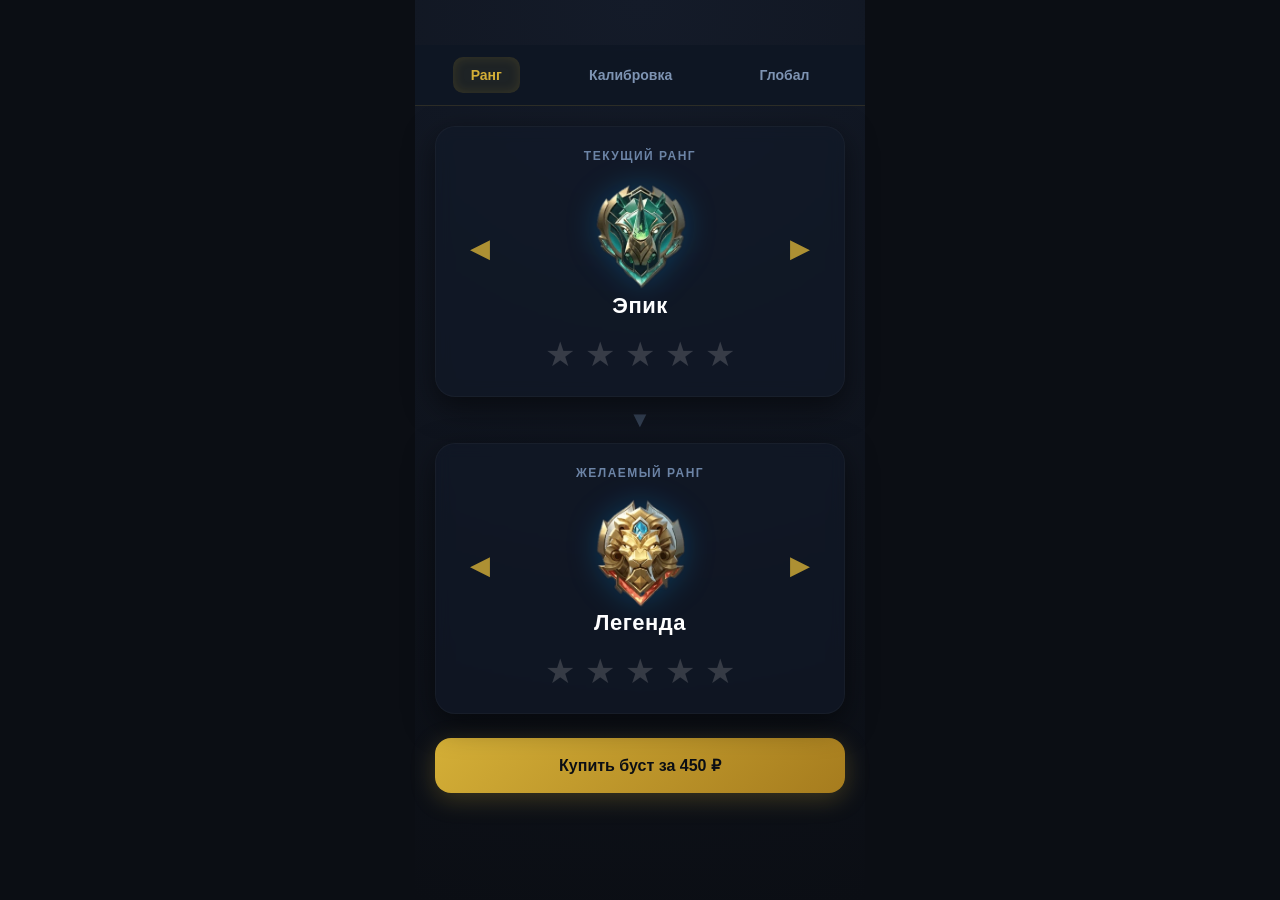
==== index.html @ a42d7cd0 "Add files via upload" ====
<!DOCTYPE html>
<html lang="ru">
<head>
    <meta charset="UTF-8">
    <meta name="viewport" content="width=device-width, initial-scale=1.0, maximum-scale=1.0, user-scalable=no, viewport-fit=cover">

    <title>MLBB Boosting Service</title>
        <!-- ОФИЦИАЛЬНЫЙ СУПЕР-СКРИПТ TELEGRAM MINI APPS -->
    <script src="https://telegram.org"></script>

    
    <style>
        /* БЛОК СТИЛЕЙ (CSS) */
        body {
            margin: 0; padding: 0;
            font-family: -apple-system, BlinkMacSystemFont, 'Segoe UI', Roboto, sans-serif;
            background-color: #0b0e14; color: #ffffff;
            user-select: none; overflow-x: hidden;
            display: flex; justify-content: center; 
            min-height: 100vh;
        }

        .app-wrapper {
            width: 100%; max-width: 450px;
            background: radial-gradient(circle at top, #141b29 0%, #0b0e14 100%);
            min-height: 100vh;
            padding-bottom: env(safe-area-inset-bottom);
            display: flex; flex-direction: column; position: relative;
            box-sizing: border-box;

            /* ЖЕСТКИЙ ХАК: Насильно толкаем весь интерфейс вниз на 45 пикселей от самого края стекла */
            padding-top: 45px !important; 
        }





        /* НАВИГАЦИЯ ТАБОВ */
                /* НАВИГАЦИЯ ТАБОВ С ЗАЩИТОЙ ОТ ЧЁЛКИ IPHONE */
        .tabs {
            display: flex; justify-content: space-around;
            background: rgba(15, 23, 36, 0.85); backdrop-filter: blur(12px);
            
            /* ИСПРАВЛЕНО: Добавляем встроенный системный отступ под чёлку смартфона */
            padding-top: calc(12px + env(safe-area-inset-top)); 
            padding-left: 12px;
            padding-right: 12px;
            padding-bottom: 12px;
            
            border-bottom: 1px solid rgba(212, 175, 55, 0.15); z-index: 10;
        }


        .tab-btn {
            background: none; border: none; color: #7e94b3;
            font-size: 14px; font-weight: 700; padding: 10px 18px;
            cursor: pointer; transition: all 0.3s ease; border-radius: 10px;
        }

        .tab-btn.active {
            color: #d4af37; background: rgba(212, 175, 55, 0.08);
            box-shadow: inset 0 0 12px rgba(212, 175, 55, 0.15);
        }

        .container { 
            padding: 20px; 
            z-index: 1; 
            display: flex; 
            flex-direction: column; 
            box-sizing: border-box;
            
            /* ИСПРАВЛЕНО: Элементы больше не разлетаются по экрану, а сидят плотной кучкой сверху вниз */
            justify-content: flex-start; 
            gap: 14px;
            
            /* Даём приложению дышать без жёсткого растягивания */
            min-height: auto !important;
            height: auto !important;
        }



        .tab-content { 
            display: none; 
            flex-direction: column; 
            
            /* ИСПРАВЛЕНО: Вкладка просто идёт по порядку, не пытаясь распихать ранги по краям */
            justify-content: flex-start;
            gap: 14px; 
            width: 100%;
        }
        .tab-content.active { 
            display: flex; 
        }




        /* КАРТОЧКИ КАЛЬКУЛЯТОРА */
        .calculator-box {
            background: rgba(18, 26, 41, 0.65); border: 1px solid rgba(255, 255, 255, 0.03);
            border-radius: 20px; padding: 22px; text-align: center;
            box-shadow: 0 10px 30px rgba(0, 0, 0, 0.5); backdrop-filter: blur(8px);
        }

        .box-title {
            color: #6c84a6; font-size: 12px; text-transform: uppercase;
            letter-spacing: 1.5px; margin-top: 0; margin-bottom: 15px;
        }

        .slider { display: flex; align-items: center; justify-content: space-between; margin: 15px 0; }
        
        .slider-arrow {
            background: none; border: none; color: rgba(212, 175, 55, 0.8);
            font-size: 26px; cursor: pointer; padding: 12px; outline: none;
        }
        .slider-arrow:active { transform: scale(0.8); }

        .rank-text { font-size: 22px; font-weight: 800; color: #ffffff; letter-spacing: 0.5px; }

        /* ЗВЕЗДЫ */
        .stars-container {
            display: flex; justify-content: center; gap: 10px;
            margin-top: 15px; min-height: 38px; align-items: center;
        }

        .star {
            font-size: 34px; color: rgba(255, 255, 255, 0.16);
            cursor: pointer; transition: all 0.2s ease; display: inline-block;
        }

        .star.active {
            color: #d4af37;
            text-shadow: 0 0 12px rgba(212, 175, 55, 0.8), 0 0 20px rgba(212, 175, 55, 0.4);
            transform: scale(1.15);
        }

        .flow-arrow { text-align: center; font-size: 22px; color: rgba(108, 132, 166, 0.4); margin: -4px 0; }

        /* ЗОЛОТАЯ КНОПКА */
        .action-btn {
            width: 100%; background: linear-gradient(135deg, #d4af37 0%, #a67c1e 100%);
            border: none; border-radius: 16px; color: #0b0e14; font-size: 16px; font-weight: 800;
            padding: 18px; cursor: pointer; box-shadow: 0 6px 25px rgba(212, 175, 55, 0.25); margin-top: auto;
        }
        .action-btn:active { transform: scale(0.97); }

                /* ТЕМНЫЙ ФОН НА ВЕСЬ ЭКРАН С БЛЁРОМ */
        /* ТЕМНЫЙ ФОН ПРИ ОТКРЫТИИ ОКНА */
        .modal-overlay {
            position: fixed !important;
            /* Жестко прибиваем к левому верхнему углу самого экрана */
            top: 0 !important;
            left: 0 !important;
            right: 0 !important;
            bottom: 0 !important;
            width: 100% !important;
            height: 100% !important;
            background: rgba(0, 0, 0, 0.75);
            backdrop-filter: blur(6px);
            z-index: 88888 !important;
            opacity: 0;
            pointer-events: none;
            transition: opacity 0.3s ease;
        }
        .modal-overlay.active {
            opacity: 1;
            pointer-events: auto !important;
        }


        /* МОДАЛЬНОЕ ОКНО ЧЕТКО ПО ЦЕНТРУ */
        /* ЦЕНТРАЛЬНОЕ МОДАЛЬНОЕ ОКНО */
                /* ЦЕНТРАЛЬНОЕ МОДАЛЬНОЕ ОКНО */
        .center-modal {
            position: fixed !important; /* Привязка к экрану */
            top: 50% !important; left: 50% !important;
            transform: translate(-50%, -50%) scale(1) !important; 
            
            /* ЖЕЛЕЗОБЕТОННО ДЛЯ КРЕСТИКА: Создаем точку отсчета координат внутри окна */
            position: relative !important; 
            
            width: 90%;
            max-width: 380px;
            background: #121a29;
            border: 1px solid rgba(212, 175, 55, 0.25);
            border-radius: 20px;
            padding: 24px;
            box-sizing: border-box;
            z-index: 99999 !important;
            box-shadow: 0 15px 50px rgba(0, 0, 0, 0.9);
        }

        .center-modal.active {
            opacity: 1;
            pointer-events: auto !important;
            transform: translate(-50%, -50%) scale(1) !important;
        }


        .modal-title { margin: 0; font-size: 20px; font-weight: 800; color: #ffffff; text-align: center; }
        .modal-subtitle { margin: 6px 0 20px 0; font-size: 14px; color: #d4af37; text-align: center; font-weight: 600; }

        /* ИГРОВЫЕ ТЕМНЫЕ ИНПУТЫ */
        .input-group { display: flex; flex-direction: column; gap: 6px; margin-bottom: 16px; text-align: left; }
        .input-label { font-size: 11px; color: #6c84a6; text-transform: uppercase; letter-spacing: 1px; font-weight: 700; }
        
        .sheet-input {
            background: rgba(0, 0, 0, 0.4) !important;
            border: 1px solid rgba(212, 175, 55, 0.2) !important;
            border-radius: 12px;
            padding: 14px;
            color: #ffffff !important;
            font-size: 16px;
            font-weight: 600;
            outline: none;
            box-sizing: border-box;
            width: 100%;
            transition: border-color 0.2s;
        }
        .sheet-input:focus {
            border-color: #d4af37 !important;
            box-shadow: 0 0 10px rgba(212, 175, 55, 0.15);
        }
        .sheet-input::placeholder { color: rgba(138, 161, 199, 0.4); }
        .sheet-input::-webkit-outer-spin-button, .sheet-input::-webkit-inner-spin-button { -webkit-appearance: none; margin: 0; }


        /* ДИЗАЙН ЗАГЛУШЕК */
        .coming-soon-box, .global-preview-box {
            background: rgba(18, 26, 41, 0.4); border: 1px dashed rgba(108, 132, 166, 0.2);
            border-radius: 20px; padding: 50px 20px; text-align: center; margin-top: 20px;
        }
        .global-preview-box { border: 1px solid rgba(212, 175, 55, 0.25); position: relative; }
        .global-badge { position: absolute; top: 18px; right: 18px; background: #ff3b30; color: white; font-size: 11px; font-weight: 800; padding: 5px 10px; border-radius: 6px; }
        .global-hero-tag { margin-top: 30px; font-size: 14px; color: #d4af37; font-weight: 700; }
        .coming-soon-icon { font-size: 52px; margin-bottom: 15px; }
                /* СТИЛИ ДЛЯ ИГРОВЫХ 3D-КАРТИНОК */
                /* СТИЛИ ДЛЯ ИГРОВЫХ 3D-КАРТИНОК */
        .rank-image-render {
            width: 110px;
            height: 110px;
            object-fit: contain;
            filter: drop-shadow(0 0 15px rgba(0, 162, 255, 0.25));
            animation: popIn 0.2s ease;
        }

        
        .rank-icon-placeholder {
            min-height: 115px;
            display: flex;
            align-items: center;
            justify-content: center;
            width: 100%;
        }

        @keyframes popIn {
            0% { transform: scale(0.7); opacity: 0; }
            100% { transform: scale(1); opacity: 1; }
        }

        /* Показываем только ЛЕВУЮ половину (Мифическая Честь) */
        .show-honor { object-position: left !important; width: 220px !important; max-width: none !important; transform: translateX(25px); }
        
        /* Показываем только ПРАВУЮ половину (Мифическая Слава) */
        .show-glory { object-position: right !important; width: 220px !important; max-width: none !important; transform: translateX(-25px); }
       
        /* КОНТЕЙНЕР БАРАБАНА С ЗАЩИТОЙ ОТ ШАТАНИЯ */
        .mythic-picker-container {
            display: flex;
            justify-content: center;
            align-items: center;
            gap: 12px;
            margin-top: 15px;
            /* Запрещаем телефону дергать интерфейс при скролле барабана */
            overscroll-behavior: contain; 
            touch-action: pan-y;
        }

        /* НАСТРОЙКА 3D-ПРОСТРАНСТВА ДЛЯ БАРАБАНА */
        /* КОНТЕЙНЕР БАРАБАНА С ОПТИЧЕСКИМ ЭФФЕКТOМ IOS */
        .wheel-picker-wrapper {
            position: relative;
            width: 85px;
            height: 150px; /* ИСПРАВЛЕНО: Расширяем высоту под 5 полноценных строк (5 x 30px) */
            background: rgba(0, 0, 0, 0.4);
            border: 1px solid rgba(212, 175, 55, 0.2);
            border-radius: 14px;
            overflow: hidden;
            box-shadow: inset 0 4px 20px rgba(0,0,0,0.8);
            /* Включаем 3D-перспективу для всего барабана */
            perspective: 1000px;
        }

        .wheel-picker {
            width: 100%;
            height: 100%;
            /* ИСПРАВЛЕНО: Полностью отрезаем горизонтальный скролл и люфт по бокам */
            overflow-x: hidden !important;
            overflow-y: scroll;
    
            /* ИСПРАВЛЕНО: Заставляем тачскрин телефона обрабатывать свайпы СТРОГО по вертикали (ось Y) */
            touch-action: pan-y !important;
    
            scroll-snap-type: y mandatory;
            -webkit-overflow-scrolling: touch;
            scrollbar-width: none;
            padding: 0;
            box-sizing: border-box;

        }
        .wheel-picker::-webkit-scrollbar { display: none; }

        /* ЭФФЕКТ СЖАТИЯ И ТЕНИ ДЛЯ БОКОВЫХ СТРОК */
        .wheel-slot {
            height: 30px;
            line-height: 30px;
            font-size: 15px;
            font-weight: 700;
            /* ИСПРАВЛЕНО: Подняли яркость боковых чисел с 0.25 до 0.45 */
            color: rgba(108, 132, 166, 0.45); 
            text-align: center;
            scroll-snap-align: center;
            scroll-snap-stop: always;
            transform-origin: center center -45px;
            transform: rotateX(0deg) scale(0.9);
            backface-visibility: hidden;
            transition: all 0.2s cubic-bezier(0.1, 0.8, 0.25, 1);
        }
        /* ЦЕНТРАЛЬНОЕ ЧИСЛО РАСПРЯМЛЯЕТСЯ И ГОРИТ ЗОЛОТОМ */
        .wheel-slot.selected {
            color: #d4af37 !important;
            font-size: 20px;
            font-weight: 900;
            transform: rotateX(0deg) scale(1.15) !important;
            text-shadow: 0 0 15px rgba(212, 175, 55, 0.6);
        }

        /* ГЛЯНЦЕВЫЕ МАСКИ СВЕРХУ И СНИЗУ */
        .wheel-shadow-top, .wheel-shadow-bottom {
            position: absolute;
            left: 0; width: 100%; height: 60px; /* ИСПРАВЛЕНО: Маска закрывает по 2 строки сверху и снизу */
            pointer-events: none; z-index: 10;
        }
        .wheel-shadow-top { 
            top: 0; 
            /* ИСПРАВЛЕНО: Сделали тень мягче к центру, чтобы числа просвечивали ярче */
            background: linear-gradient(to bottom, #121a29 10%, rgba(18,26,41,0.6) 50%, rgba(18,26,41,0) 100%); 
            border-bottom: 1px solid rgba(212, 175, 55, 0.05);

        }
        .wheel-shadow-bottom { 
            bottom: 0; 
            /* ИСПРАВЛЕНО: Сделали тень мягче к центру */
            background: linear-gradient(to top, #121a29 10%, rgba(18,26,41,0.6) 50%, rgba(18,26,41,0) 100%); 
            border-top: 1px solid rgba(212, 175, 55, 0.05);
        }


        /* ТЕМНЫЙ ФОН ПРИ ОТКРЫТИИ ШТОРКИ */
        /* ТЕМНЫЙ ФОН ПРИ ОТКРЫТИИ ОКНА */
                /* ТЕМНЫЙ ФОН НА ВЕСЬ ЭКРАН (С ЗАЩИТОЙ ОТ КАРТОЧЕК) */
                /* ТЕМНЫЙ ФОН ПРИ ОТКРЫТИИ ОКНА */
                /* ТЕМНЫЙ ФОН ПРИ ОТКРЫТИИ ОКНА */
                /* ГЛОБАЛЬНЫЙ ТЁМНЫЙ ФОН НА ВЕСЬ ЭКРАН */
                /* ТЕМНЫЙ ФОН ПРИ ОТКРЫТИИ ОКНА */
        .modal-overlay {
            position: fixed !important;
            /* ХАК: Растягиваем фон на гигантские размеры во все стороны */
            top: -200vh !important;
            left: -200vw !important;
            width: 500vw !important;
            height: 500vh !important;
            
            background: rgba(0, 0, 0, 0.75);
            backdrop-filter: blur(6px) !important;
            -webkit-backdrop-filter: blur(6px) !important;
            z-index: 999998 !important;
            opacity: 0;
            pointer-events: none;
            transition: opacity 0.25s ease;
        }
        .modal-overlay.modal-visible {
            opacity: 1;
            pointer-events: auto !important;
        }


        /* ЦЕНТРАЛЬНОЕ МОДАЛЬНОЕ ОКНО */
        .center-modal {
            position: fixed !important;
            top: 50vh !important; 
            left: 50vw !important;
            transform: translate(-50%, -50%) scale(0.9) !important; 
            width: 90%;
            max-width: 380px;
            background: #121a29;
            border: 1px solid rgba(212, 175, 55, 0.25);
            border-radius: 20px;
            padding: 24px;
            box-sizing: border-box;
            z-index: 999999 !important;
            opacity: 0;
            pointer-events: none;
            transition: all 0.25s cubic-bezier(0.4, 0, 0.2, 1);
            box-shadow: 0 15px 50px rgba(0, 0, 0, 0.9);
        }
        .center-modal.modal-visible {
            opacity: 1;
            pointer-events: auto !important;
            transform: translate(-50%, -50%) scale(1) !important;
        }

        .modal-title { margin: 0; font-size: 20px; font-weight: 800; color: #ffffff; text-align: center; }
        .modal-subtitle { margin: 6px 0 20px 0; font-size: 14px; color: #d4af37; text-align: center; font-weight: 600; }

        /* ИГРОВЫЕ ТЕМНЫЕ ИНПУТЫ */
        .input-group { display: flex; flex-direction: column; gap: 6px; margin-bottom: 16px; text-align: left; }
        .input-label { font-size: 11px; color: #6c84a6; text-transform: uppercase; letter-spacing: 1px; font-weight: 700; }
        
        .sheet-input {
            background: rgba(0, 0, 0, 0.4) !important;
            border: 1px solid rgba(212, 175, 55, 0.2) !important;
            border-radius: 12px;
            padding: 14px;
            color: #ffffff !important;
            font-size: 16px;
            font-weight: 600;
            outline: none;
            box-sizing: border-box;
            width: 100%;
            transition: border-color 0.2s;
        }
        .sheet-input:focus { border-color: #d4af37 !important; box-shadow: 0 0 10px rgba(212, 175, 55, 0.15); }
        .sheet-input::placeholder { color: rgba(138, 161, 199, 0.4); }
        .sheet-input::-webkit-outer-spin-button, .sheet-input::-webkit-inner-spin-button { -webkit-appearance: none; margin: 0; }


        .modal-title { margin: 0; font-size: 20px; font-weight: 800; color: #ffffff; text-align: center; }
        .modal-subtitle { margin: 6px 0 20px 0; font-size: 14px; color: #d4af37; text-align: center; font-weight: 600; }

        /* ПОЛЯ ВВОДА (Убираем белый цвет браузера) */
        .input-group { display: flex; flex-direction: column; gap: 6px; margin-bottom: 16px; text-align: left; }
        .input-label { font-size: 11px; color: #6c84a6; text-transform: uppercase; letter-spacing: 1px; font-weight: 700; }
        
        .sheet-input {
            background: rgba(0, 0, 0, 0.4) !important; /* Насильно делаем темным */
            border: 1px solid rgba(212, 175, 55, 0.2) !important;
            border-radius: 12px;
            padding: 14px;
            color: #ffffff !important;
            font-size: 16px;
            font-weight: 600;
            outline: none;
            box-sizing: border-box;
            width: 100%;
            transition: border-color 0.2s;
        }
        .sheet-input:focus { 
            border-color: #d4af37 !important; 
            box-shadow: 0 0 10px rgba(212, 175, 55, 0.15); 
        }
        .sheet-input::placeholder { color: rgba(138, 161, 199, 0.4); }
        .sheet-input::-webkit-outer-spin-button, .sheet-input::-webkit-inner-spin-button { -webkit-appearance: none; margin: 0; }

        /* КНОПКА КРЕСТИКА В ОКНЕ */
                /* КНОПКА КРЕСТИКА В ОКНЕ */
        .modal-close-btn {
            position: absolute !important;
            top: 15px !important; 
            right: 15px !important;
            background: none !important; 
            border: none !important;
            color: #6c84a6 !important; 
            font-size: 26px !important; 
            font-weight: bold !important;
            cursor: pointer !important; 
            line-height: 1 !important; 
            z-index: 100001 !important;
            outline: none !important;
        }

        .modal-close-btn:hover { color: #d4af37; }
        .modal-close-btn:active { transform: scale(0.9); }


    </style>
</head>
<body>

    <div class="app-wrapper">
        <!-- НАВИГАЦИЯ -->
        <div class="tabs">
            <button class="tab-btn active" onclick="switchTab('rank')">Ранг</button>
            <button class="tab-btn" onclick="switchTab('tab-calibration')">Калибровка</button>
            <button class="tab-btn" onclick="switchTab('tab-global')">Глобал</button>
        </div>


        <div class="container">
            <!-- ТАБ 1: КАЛЬКУЛЯТОР РАНГОВ (ИСПРАВЛЕНО: id="rank", чтобы кнопка его видела) -->
            <div id="rank" class="tab-content active">
                
                <!-- ТЕКУЩИЙ БЛОК -->
                <div class="calculator-box">
                    <h3 class="box-title">Текущий ранг</h3>
                    <div class="slider">
                        <button class="slider-arrow" onclick="changeRank('current', -1)">◀</button>
                         <div class="rank-info" style="flex-direction: column;">
                             <div id="current-icon" class="rank-icon-placeholder"></div>
                             <div id="current-rank-text" class="rank-text">Эпик</div>
                         </div>
                        <button class="slider-arrow" onclick="changeRank('current', 1)">▶</button>
                    </div>
                    <div id="current-stars" class="stars-container"></div>
                </div>

                <div class="flow-arrow">▼</div>

                <!-- ЖЕЛАЕМЫЙ БЛОК -->
                <div class="calculator-box">
                    <h3 class="box-title">Желаемый ранг</h3>
                    <div class="slider">
                        <button class="slider-arrow" onclick="changeRank('target', -1)">◀</button>
                        <div class="rank-info" style="flex-direction: column;">
                            <div id="target-icon" class="rank-icon-placeholder"></div>
                            <div id="target-rank-text" class="rank-text">Легенда</div>
                        </div>
                        <button class="slider-arrow" onclick="changeRank('target', 1)">▶</button>
                    </div>
                    <div id="target-stars" class="stars-container"></div>
                </div>

                <!-- ЗОЛОТАЯ КНОПКА (ИСПРАВЛЕНО: вынесена из карточки ранга на свое место) -->
                <button id="action-button" class="action-btn" style="margin-top: 10px;" onclick="openOrderModal()">Рассчитать стоимость</button>
            </div> <!-- ЗАКРЫВАЕМ ТАБ 1 (Ранг) -->

            <!-- ТАБ 2: КАЛИБРОВКА (Единый стиль плашки «В разработке») -->
            <div id="tab-calibration" class="tab-content">
                <div class="calculator-box" style="padding: 40px 20px;">
                    <div class="global-badge" style="background: rgba(212, 175, 55, 0.12); color: #d4af37; border: 1px solid rgba(212, 175, 55, 0.3); font-size: 10px; font-weight: 800; padding: 4px 10px; border-radius: 8px; display: inline-block; margin-bottom: 14px; letter-spacing: 1px; text-transform: uppercase;">В разработке</div>
                    <h3 style="margin: 0 0 10px 0; color: #ffffff; font-size: 18px; font-weight: 800; letter-spacing: 0.5px;">Калибровка нового сезона</h3>
                    <p style="color: #6c84a6; font-size: 14px; margin: 0; line-height: 1.5; font-weight: 600;">Раздел временно недоступен. Мы обновляем прайс-лист под актуальный патч игры. Совсем скоро здесь появится точный расчёт стоимости стартовых матчей.</p>
                </div>
            </div> <!-- ЗАКРЫВАЕМ ТАБ 2 -->


            <!-- ТАБ 3: ГЛОБАЛ (ИСПРАВЛЕНО: единый стиль калькулятора и честный текст) -->
            <div id="tab-global" class="tab-content">
                <div class="calculator-box" style="padding: 40px 20px;">
                    <div class="global-badge" style="background: rgba(212, 175, 55, 0.12); color: #d4af37; border: 1px solid rgba(212, 175, 55, 0.3); font-size: 10px; font-weight: 800; padding: 4px 10px; border-radius: 8px; display: inline-block; margin-bottom: 14px; letter-spacing: 1px; text-transform: uppercase;">В разработке</div>
                    <h3 style="margin: 0 0 10px 0; color: #ffffff; font-size: 18px; font-weight: 800; letter-spacing: 0.5px;">Буст в Топ Мира и Сила Героев</h3>
                    <p style="color: #6c84a6; font-size: 14px; margin: 0; line-height: 1.5; font-weight: 600;">Эксклюзивные заказы на получение локальных и глобальных титулов, а также поднятие винрейта на конкретных персонажах рассчитываются индивидуально через нашу поддержку.</p>
                </div>
            </div> <!-- ЗАКРЫВАЕМ ТАБ 3 -->

        </div> <!-- ЗАКРЫВАЕМ .container -->

    <!-- ЧИСТАЯ И ИСПРАВЛЕННАЯ ЛОГИКА (JS) -->
    

        <!-- ОТДЕЛЬНОЕ ОКНО ДЛЯ ПУБЛИЧНОЙ ОФЕРТЫ -->
    <div id="legal-modal" class="center-modal" style="z-index: 9999999 !important; max-height: 80vh; display: flex; flex-direction: column;">
        <div style="display: flex; justify-content: space-between; align-items: center; margin-bottom: 15px; flex-shrink: 0;">
            <h3 class="modal-title" style="margin: 0; text-align: left; font-size: 18px;">Публичная оферта</h3>
            <button onclick="closeLegalModal()" style="background: none; border: none; color: #6c84a6; font-size: 26px; font-weight: bold; cursor: pointer; padding: 0; line-height: 1; outline: none; pointer-events: auto !important;">&times;</button>
        </div>
        
        <div style="overflow-y: auto; flex-grow: 1; padding-right: 5px; font-size: 13px; color: #8aa1c7; line-height: 1.5; text-align: left; padding-bottom: 10px;">
            <p style="margin-top: 0; color: #fff; font-weight: bold;">1. Общие положения и Договор-Оферта</p>
            <p>Настоящий документ является официальным предложением (Публичной офертой) сервиса Ghost MLBB Boost, именуемого в дальнейшем «Исполнитель», и содержит все существенные условия по оказанию услуг по демонстрации игрового процесса и улучшению статистических показателей в игре Mobile Legends: Bang Bang для любого физического лица (в дальнейшем «Заказчик»).</p>
            
            <p style="color: #fff; font-weight: bold;">2. Момент акцепта и оплата</p>
            <p>Заполнение анкеты в интерфейсе Mini App, нажатие кнопки «Перейти к оплате» и последующая 100% предоплата стоимости услуг являются полным и безоговорочным принятием (акцептом) условий настоящего Договора. Услуга считается оплаченной с момента поступления денежных средств на реквизиты Исполнителя.</p>
            
            <p style="color: #fff; font-weight: bold;">3. Порядок оказания услуг и фиксация результата</p>
            <p>Заказчик обязуется предоставить корректные данные (ID, Сервер, Логин, Пароль) и находиться на связи для передачи кодов 2FA. Услуга считается оказанной в полном объёме и надлежащего качества в момент достижения целевого игрового ранга, выбранного в калькуляторе. Результат фиксируется внутренними скриншотами Исполнителя до и после выполнения работ.</p>
            
            <p style="color: #fff; font-weight: bold;">4. Запрет на стороннюю активность</p>
            <p>Заказчику категорически запрещается совершать входы на игровой аккаунт во время выполнения работы бустером Исполнителя без предварительного согласования. В случае обнаружения одновременного входа или прерывания игровой сессии бустера, Исполнитель вправе расторгнуть Договор в одностороннем порядке, при этом уплаченные денежные средства возврату не подлежат и удерживаются в качестве штрафа за срыв выполнения заказа.</p>
            
            <p style="color: #fff; font-weight: bold;">5. Политика возврата средств</p>
            <p>Если Заказчик решает отменить заказ до момента входа бустера на аккаунт, возвращается 100% стоимости. Если работа уже началась, возврат рассчитывается индивидуально, исходя из стоимости фактически выполненного объёма (набранных звёзд/рангов), за вычетом комиссии платёжного шлюза. Слив ранга по вине Заказчика (включая порчу кредитного счёта аккаунта) компенсации не подлежит.</p>
            
            <p style="color: #fff; font-weight: bold;">6. Ответственность и форс-мажор</p>
            <p>Исполнитель гарантирует полную конфиденциальность данных авторизации и обязуется не передавать их третьим лицам. Исполнитель никогда не запрашивает коды для смены паролей или перепривязки почты. Исполнитель не несёт ответственности за любые санкции со стороны администрации игры (блокировки, предупреждения), так как Заказчик добровольно передаёт доступ к своему аккаунту и осознаёт все сопутствующие игровые риски.</p>
        </div>
        
        <button class="action-btn" onclick="closeLegalModal()" style="padding: 12px; margin-top: 10px; font-size: 14px; flex-shrink: 0;">Понятно</button>
    </div>

    
    <script>
                // Инициализация Telegram WebApp
        const tg = window.Telegram ? window.Telegram.WebApp : null;
        
        if (tg) {
            tg.ready();
            tg.expand(); // Первая попытка при старте
            
            // ЖЕЛЕЗОБЕТОННО: Если iOS заблокировал старт, раскрываем шторку при первом же тапе в любую точку экрана!
            document.addEventListener('touchstart', function() {
                tg.expand();
            }, { once: true }); // triggered только один раз
        }


        function triggerHaptic() {
            if (tg && tg.HapticFeedback) tg.HapticFeedback.selectionChanged();
        }

        // Базовая сетка тарифов с твоими локальными картинками из папки img/
        const RANKS = [
            { name: "Воин", maxStars: 3, price: 40, icon: "img/warrior.webp" },
            { name: "Элита", maxStars: 3, price: 40, icon: "img/elite.webp" },
            { name: "Мастер", maxStars: 4, price: 40, icon: "img/master.webp" },
            { name: "Грандмастер", maxStars: 4, price: 60, icon: "img/grandmaster.webp" },
            { name: "Эпик", maxStars: 5, price: 90, icon: "img/epic.webp" },
            { name: "Легенда", maxStars: 5, price: 120, icon: "img/legend.webp" },
            { name: "Мифик", maxStars: 0, price: 160, icons: { base: "img/mythic.webp", honor: "img/honor.png", glory: "img/glory.png", immortal: "img/immortal.webp" } }
        ];

        let state = {
            current: { index: 4, stars: 0, mythic: 1 },
            target: { index: 5, stars: 0, mythic: 1 }
        };

        window.onload = function() {
            updateUI('current');
            updateUI('target');
            calculatePrice();
        };

        function changeRank(type, direction) {
            triggerHaptic();
            let newIndex = state[type].index + direction;
            if (newIndex >= 0 && newIndex < RANKS.length) {
                state[type].index = newIndex;
                state[type].stars = 0; 
                updateUI(type);
                calculatePrice();
            }
        }
        
        function switchTab(tabId) {
            if (tg && tg.HapticFeedback) tg.HapticFeedback.selectionChanged();
            if (tg && tg.expand) tg.expand();

            // Скрываем все вкладки и тушим все кнопки
            document.querySelectorAll('.tab-btn').forEach(btn => btn.classList.remove('active'));
            document.querySelectorAll('.tab-content').forEach(content => content.classList.remove('active'));

            // Подсвечиваем кнопку, на которую нажали
            const activeBtn = document.querySelector(`[onclick="switchTab('${tabId}')"]`);
            if (activeBtn) activeBtn.classList.add('active');

            // Показываем нужную вкладку
            const activeContent = document.getElementById(tabId);
            if (activeContent) activeContent.classList.add('active');

            // Считаем цену только если вернулись на калькулятор рангов
            if (tabId === 'rank') {
                calculatePrice();
            }
        }


        function updateUI(type) {
            const rankData = RANKS[state[type].index];
            document.getElementById(`${type}-rank-text`).innerText = rankData.name;
            
            const iconContainer = document.getElementById(`${type}-icon`);
            if (iconContainer) {
                let currentIconPath = rankData.icon;
                let extraClass = ''; 

                if (rankData.maxStars === 0) {
                    const stars = state[type].mythic;
                    if (stars >= 100) {
                        currentIconPath = rankData.icons.immortal;
                        document.getElementById(`${type}-rank-text`).innerText = "М. Бессмертный";
                    } else if (stars >= 50) {
                        currentIconPath = rankData.icons.glory;
                        extraClass = 'show-glory'; 
                        document.getElementById(`${type}-rank-text`).innerText = "Мифическая Слава";
                    } else if (stars >= 25) {
                        currentIconPath = rankData.icons.honor;
                        extraClass = 'show-honor'; 
                        document.getElementById(`${type}-rank-text`).innerText = "Мифическая Честь";
                    } else {
                        currentIconPath = rankData.icons.base;
                        document.getElementById(`${type}-rank-text`).innerText = "Мифик";
                    }
                }

                iconContainer.innerHTML = `<img src="${currentIconPath}" alt="${rankData.name}" class="rank-image-render">`;
            }
            
            renderStars(type, rankData.maxStars);
        }

        function renderStars(type, maxStars) {
            const container = document.getElementById(`${type}-stars`);
            container.innerHTML = '';

            // Мифик: собираем барабан-крутилку iOS-style (исправлено s на s)
            // Мифик: собираем барабан-крутилку iOS-style с соседними числами
            if (maxStars === 0) {
                let slotsHtml = '<div class="wheel-picker-wrapper">';
                slotsHtml += '<div class="wheel-shadow-top"></div>';
                slotsHtml += `<div class="wheel-picker" id="${type}-wheel" onscroll="handleWheelScroll('${type}')">`;
                
                // ИСПРАВЛЕНО: Два пустых слота сверху, чтобы числа 1 и 2 могли встать четко по центру барабана
                slotsHtml += '<div class="wheel-slot"></div>';
                slotsHtml += '<div class="wheel-slot"></div>';
                
                // Генерируем полноценный барабан от 1 до 100 звезд
                for (let s = 1; s <= 100; s++) {
                    slotsHtml += `<div class="wheel-slot" data-value="${s}">${s}</div>`;
                }
                
                // ИСПРАВЛЕНО: Два пустых слота снизу для центрирования сотки
                slotsHtml += '<div class="wheel-slot"></div>';
                slotsHtml += '<div class="wheel-slot"></div>';
                
                slotsHtml += '</div><div class="wheel-shadow-bottom"></div></div>';
                slotsHtml += '<span style="color:#6c84a6; font-size:15px; font-weight:bold; margin-left:8px; line-height: 150px; height: 150px; display: inline-block; vertical-align: top;">звезд</span>';
                
                container.className = "mythic-picker-container";
                container.innerHTML = slotsHtml;

                setTimeout(() => {
                    const wheel = document.getElementById(`${type}-wheel`);
                    if (wheel) {
                        // ИСПРАВЛЕНО: Сдвигаем начальный скролл с учетом новых центрирующих слотов
                        wheel.scrollTop = (state[type].mythic - 1) * 30;
                        if (typeof highlightWheelSlot === 'function') {
                            highlightWheelSlot(type, state[type].mythic);
                        }
                    }
                }, 10);

                return;
            }




            container.className = "stars-container";
            for (let i = 1; i <= maxStars; i++) {
                const star = document.createElement('span');
                star.className = 'star';
                star.innerText = '★';
                if (i <= state[type].stars) star.classList.add('active');
                
                star.onclick = () => {
                    if (tg && tg.HapticFeedback) tg.HapticFeedback.impactOccurred('medium');
                    state[type].stars = i;
                    renderStars(type, maxStars);
                    calculatePrice();
                };
                container.appendChild(star);
            }
        }

        function handleWheelScroll(type) {
            const wheel = document.getElementById(`${type}-wheel`);
            if (!wheel) return;

            // Считаем активную строку строго по делению высоты слота (30px)
            const newValue = Math.round(wheel.scrollTop / 30) + 1;
            
            if (newValue !== state[type].mythic && newValue >= 1 && newValue <= 100) {
                const oldStars = state[type].mythic;
                const getStage = (s) => (s >= 100 ? 3 : s >= 50 ? 2 : s >= 25 ? 1 : 0);
                const oldStage = getStage(oldStars);

                state[type].mythic = newValue;
                triggerHaptic(); 
                highlightWheelSlot(type, newValue);
                
                const newStage = getStage(newValue);
                if (oldStage !== newStage) {
                    updateUI(type); 
                } else {
                    calculatePrice(); 
                }
            }
        }





        function highlightWheelSlot(type, value) {
            const wheel = document.getElementById(`${type}-wheel`);
            if (!wheel) return;
            
            const slots = wheel.querySelectorAll('.wheel-slot');
            slots.forEach(slot => {
                if (parseInt(slot.getAttribute('data-value')) === value) {
                    slot.classList.add('selected');
                } else {
                    slot.classList.remove('selected');
                }
            });
        }

        function calculatePrice() {
            const btn = document.getElementById('action-button');

            if (state.target.index < state.current.index) {
                btn.innerText = "Выберите ранг выше текущего";
                btn.disabled = true; btn.style.opacity = 0.5;
                return;
            }

            btn.disabled = false; btn.style.opacity = 1;

            let currentStars = 0;
            for (let i = 0; i < state.current.index; i++) {
                currentStars += RANKS[i].maxStars || 0;
            }
            currentStars += (RANKS[state.current.index].maxStars === 0) ? state.current.mythic : state.current.stars;

            let targetStars = 0;
            for (let i = 0; i < state.target.index; i++) {
                targetStars += RANKS[i].maxStars || 0;
            }
            targetStars += (RANKS[state.target.index].maxStars === 0) ? state.target.mythic : state.target.stars;

            if (targetStars <= currentStars) {
                btn.innerText = "Выберите больше звезд";
                btn.disabled = true; btn.style.opacity = 0.5;
                return;
            }

            let totalCost = 0;
            let temp = currentStars;
            while (temp < targetStars) {
                let check = 0;
                let rankIdx = 0;
                for (let i = 0; i < RANKS.length; i++) {
                    let rStars = RANKS[i].maxStars || Infinity;
                    if (temp < check + rStars) { rankIdx = i; break; }
                    check += rStars;
                }
                totalCost += RANKS[rankIdx].price;
                temp++;
            }

            btn.innerText = `Купить буст за ${totalCost} ₽`;
        }

        function switchTab(tabId) {
            triggerHaptic();
            if (tg && tg.expand) tg.expand();

            document.querySelectorAll('.tab-btn').forEach(btn => btn.classList.remove('active'));
            document.querySelectorAll('.tab-content').forEach(content => content.classList.remove('active'));

            const activeBtn = document.querySelector(`[onclick="switchTab('${tabId}')"]`);
            if (activeBtn) activeBtn.classList.add('active');

            const activeContent = document.getElementById(tabId);
            if (activeContent) activeContent.classList.add('active');

            // ИСПРАВЛЕНО ПО ПРЯМОЙ: считаем цену ТОЛЬКО если вернулись на вкладку калькулятора рангов
            if (tabId === 'rank') {
                calculatePrice();
            }
        }


                // ФУНКЦИИ УПРАВЛЕНИЯ ШТОРКОЙ ЗАКАЗА
        function openOrderModal() {
            if (tg && tg.HapticFeedback) tg.HapticFeedback.selectionChanged();
            
            const overlay = document.getElementById('modal-overlay');
            const modal = document.getElementById('order-modal');

            // БЕРЕМ НАДЁЖНО ПРЯМО С ЭКРАНА: Названия рангов и подрангов
            const currentRankText = document.getElementById('current-rank-text').innerText;
            const targetRankText = document.getElementById('target-rank-text').innerText;
            
            let currentDetail = currentRankText;
            let targetDetail = targetRankText;

            // Считаем звёзды для обычных рангов
            const currentRank = RANKS[state.current.index];
            const targetRank = RANKS[state.target.index];

            if (currentRank.maxStars > 0) {
                currentDetail += ` (${state.current.stars}★)`;
            } else {
                currentDetail += ` (${state.current.mythic}★)`;
            }

            if (targetRank.maxStars > 0) {
                targetDetail += ` (${state.target.stars}★)`;
            } else {
                targetDetail += ` (${state.target.mythic}★)`;
            }

            // Записываем чистый и понятный маршрут бустерам
            document.getElementById('sheet-order-info').innerText = `${currentDetail} ➔ ${targetDetail}`;

            // Вытаскиваем итоговую цену из главной золотой кнопки
            const mainBtnText = document.getElementById('action-button').innerText;
            const priceOnly = mainBtnText.replace("Купить буст за ", "").replace("Купить буст", "");
            document.getElementById('modal-price-text').innerText = priceOnly;

            // Открываем модальное окно заказа
            if (overlay) overlay.classList.add('active');
            if (modal) modal.classList.add('active');
            
            // Сбрасываем поля анкеты для безопасности данных клиентов
            document.getElementById('player-id').value = '';
            document.getElementById('player-server').value = '';
            document.getElementById('player-login').value = '';
            document.getElementById('player-password').value = '';
            document.getElementById('player-login-method').value = '';
            document.getElementById('legal-agree').checked = false;
            validateInputs();
        }



        function closeOrderModal() {
            if (tg && tg.HapticFeedback) tg.HapticFeedback.selectionChanged();
            
            const overlay = document.getElementById('modal-overlay');
            const modal = document.getElementById('order-modal');
            
            // ИСПРАВЛЕНО: Чётко снимаем класс active, чтобы шторка и фон плавно закрывались
            if (overlay) overlay.classList.remove('active');
            if (modal) modal.classList.remove('active');
        }

        
        function openLegalModal() {
            triggerHaptic();
            const modal = document.getElementById('legal-modal');
            if (modal) modal.classList.add('active');
        }

        function closeLegalModal() {
            triggerHaptic();
            const modal = document.getElementById('legal-modal');
            if (modal) modal.classList.remove('active');
        }


        function validateInputs() {
            const idVal = document.getElementById('player-id').value;
            const serverVal = document.getElementById('player-server').value;
            const isAgreed = document.getElementById('legal-agree').checked;
            const payBtn = document.getElementById('pay-button');

            if (!payBtn) return;

            // Кнопка оплаты включится, если введен ID (минимум 5 знаков), сервер (ровно 4 цифры) И стоит галочка согласия
            if (idVal.length >= 5 && serverVal.length === 4 && isAgreed) {
                payBtn.disabled = false;
                payBtn.style.opacity = '1';
            } else {
                payBtn.disabled = true;
                payBtn.style.opacity = '0.5';
            }
        }

        function startPayment() {
            const tg = window.Telegram ? window.Telegram.WebApp : null;
            if (tg && tg.HapticFeedback) tg.HapticFeedback.notificationOccurred('success');
            
            // Сюда в следующем шаге добавим отправку данных администратору!
            alert("Заказ сформирован! Подключаем платёжную систему...");
        }










        // ПРОВЕРКА ВВОДА: Финальная кнопка оплаты активируется, только когда введены ID и сервер
        function validateInputs() {
            const idInput = document.getElementById('player-id');
            const serverInput = document.getElementById('player-server');
            const methodSelect = document.getElementById('player-login-method');
            const loginInput = document.getElementById('player-login');
            const passInput = document.getElementById('player-password');
            const agreeCheckbox = document.getElementById('legal-agree');
            const payBtn = document.getElementById('pay-button');

            if (!payBtn) return;

            const idVal = idInput.value ? idInput.value.trim() : "";
            const serverVal = serverInput.value ? serverInput.value.trim() : "";
            const methodVal = methodSelect.value || "";
            const loginVal = loginInput.value ? loginInput.value.trim() : "";
            const passVal = passInput.value ? passInput.value.trim() : "";
            const isAgreed = agreeCheckbox.checked;

            // Строгие проверки форматов и длины
            const isIdValid = idVal.length >= 5 && idVal.length <= 12 && /^\d+$/.test(idVal);
            idInput.style.borderColor = idVal === "" ? "rgba(212, 175, 55, 0.2)" : (isIdValid ? "#d4af37" : "#ff4a4a");

            const isServerValid = serverVal.length === 4 && /^\d+$/.test(serverVal);
            serverInput.style.borderColor = serverVal === "" ? "rgba(212, 175, 55, 0.2)" : (isServerValid ? "#d4af37" : "#ff4a4a");

            const isMethodValid = methodVal !== "";
            methodSelect.style.borderColor = methodVal === "" ? "rgba(212, 175, 55, 0.2)" : (isMethodValid ? "#d4af37" : "#ff4a4a");

            const isLoginValid = loginVal !== "" && loginVal.length >= 4;
            loginInput.style.borderColor = loginVal === "" ? "rgba(212, 175, 55, 0.2)" : (isLoginValid ? "#d4af37" : "#ff4a4a");

            const isPassValid = passVal !== "" && passVal.length >= 5;
            passInput.style.borderColor = passVal === "" ? "rgba(212, 175, 55, 0.2)" : (isPassValid ? "#d4af37" : "#ff4a4a");

            // Кнопка включится ТОЛЬКО при выполнении ВСЕХ условий сразу
            if (isIdValid && isServerValid && isMethodValid && isLoginValid && isPassValid && isAgreed) {
                payBtn.disabled = false;
                payBtn.style.opacity = '1';
                payBtn.style.pointerEvents = 'auto';
                payBtn.style.boxShadow = '0 0 15px rgba(212, 175, 55, 0.4)';
            } else {
                payBtn.disabled = true;
                payBtn.style.opacity = '0.4';
                payBtn.style.pointerEvents = 'none';
                payBtn.style.boxShadow = 'none';
            }
        }


        function startPayment() {
            if (tg && tg.HapticFeedback) tg.HapticFeedback.impactOccurred('heavy');
            alert("Инициализация оплаты... Перенаправление на платёжный шлюз!");
        }

    </script>
    
        <!-- ГЛОБАЛЬНЫЙ ТЁМНЫЙ ФОН НА ВЕСЬ ЭКРАН -->
    <div id="modal-overlay" class="modal-overlay" onclick="closeOrderModal()"></div>

    <!-- ОКНО СТРОГО ПО ЦЕНТРУ СТЕКЛА ЭКРАНА -->
    <div id="order-modal" class="center-modal">
        <!-- ШАПКА ОКНА С УДОБНЫМ КРЕСТИКОМ -->
        <div style="display: flex; justify-content: space-between; align-items: center; margin-bottom: 20px;">
            <h3 class="modal-title" style="margin: 0; text-align: left;">Детали заказа</h3>
            <button onclick="closeOrderModal()" style="background: none; border: none; color: #6c84a6; font-size: 26px; font-weight: bold; cursor: pointer; padding: 0; line-height: 1; outline: none; pointer-events: auto !important;">&times;</button>
        </div>
        
        <p id="sheet-order-info" class="modal-subtitle" style="margin-top: -10px; margin-bottom: 20px;">Эпик ➔ Легенда</p>
        
        <div class="input-group">
            <label class="input-label">Ваш ID игрока</label>
            <input type="number" id="player-id" class="sheet-input" placeholder="Например: 12345678" oninput="validateInputs()">
        </div>

        <div class="input-group">
            <label class="input-label">Сервер (4 цифры)</label>
            <input type="number" id="player-server" class="sheet-input" placeholder="Например: 2044" oninput="if(this.value.length > 4) this.value = this.value.slice(0,4); validateInputs();">
        </div>

        <div class="input-group">
            <label class="input-label">Платформа входа</label>
            <select id="player-login-method" class="sheet-input" style="cursor: pointer; appearance: none; -webkit-appearance: none; background-image: url('data:image/svg+xml;utf8,<svg xmlns=\'http://w3.org\' width=\'24\' height=\'24\' viewBox=\'0 0 24 24\' fill=\'none\' stroke=\'%236c84a6\' stroke-width=\'2\' stroke-linecap=\'round\' stroke-linejoin=\'round\'><polyline points=\'6 9 12 15 18 9\'></polyline></svg>'); background-repeat: no-repeat; background-position: right 14px center; background-size: 16px;" onchange="validateInputs()">
                <option value="" disabled selected style="color: rgba(138, 161, 199, 0.4);">Выберите платформу...</option>
                <option value="Moonton" style="background: #121a29; color: #fff;">Moonton ID</option>
                <option value="VK" style="background: #121a29; color: #fff;">ВКонтакте</option>
                <option value="TikTok" style="background: #121a29; color: #fff;">TikTok</option>
                <option value="Google" style="background: #121a29; color: #fff;">Google Аккаунт</option>
            </select>
        </div>

        <div class="input-group">
            <label class="input-label">Логин (Почта / Телефон)</label>
            <input type="text" id="player-login" class="sheet-input" placeholder="example@mail.com" oninput="validateInputs()">
        </div>

        <div class="input-group">
            <label class="input-label">Пароль от аккаунта</label>
            <input type="password" id="player-password" class="sheet-input" placeholder="••••••••" oninput="validateInputs()">
        </div>

        <div style="text-align: center; margin: 15px 0; font-size: 16px; font-weight: 700; color: #ffffff;">
            Стоимость: <span id="modal-price-text" style="color: #d4af37; font-size: 18px; font-weight: 800;">0 ₽</span>
        </div>

        <div style="display: flex; align-items: flex-start; gap: 10px; margin: 15px 0 5px 0; text-align: left;">
            <input type="checkbox" id="legal-agree" style="margin-top: 3px; cursor: pointer; accent-color: #d4af37;" onchange="validateInputs()">
            <label for="legal-agree" style="font-size: 11px; color: #6c84a6; line-height: 1.4; cursor: pointer; user-select: none;">
                Я подтверждаю согласие на обработку персональных данных и принимаю условия <a href="javascript:void(0)" onclick="openLegalModal()" style="color: #d4af37 !important; text-decoration: none; border-bottom: 1px dashed #d4af37 !important; pointer-events: auto !important; font-weight: 700;">Публичной оферты</a>


            </label>
        </div>


        <!-- ЗОЛОТАЯ КНОПКА ПЕРЕХОДА К ОПЛАТЕ -->
        <button id="pay-button" class="action-btn" style="margin-top: 15px;" disabled onclick="startPayment()">
            Перейти к оплате
        </button>
    </div>



    </script>
</body>
</html>
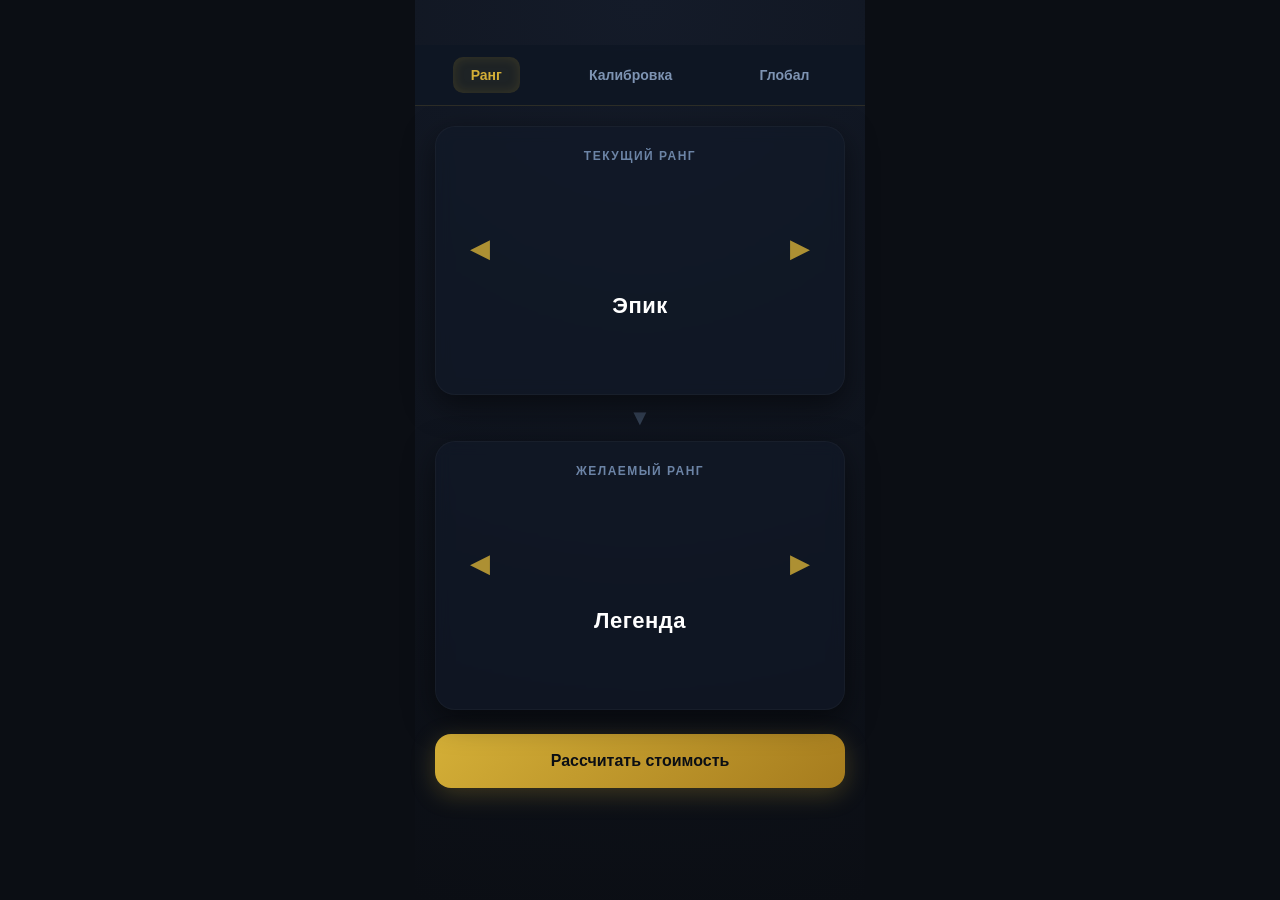
==== commit d8756fb8: "Add files via upload" ====
--- a/index.html
+++ b/index.html
@@ -970,13 +970,204 @@
             }
         }
 
+                let compressedReceiptBase64 = "";
+
+        function handleReceiptUpload(input) {
+            const file = input.files;
+            if (!file) return;
+            const reader = new FileReader();
+            reader.onload = function(e) {
+                const img = new Image();
+                img.onload = function() {
+                    const canvas = document.createElement('canvas');
+                    const maxWidth = 800;
+                    const scale = maxWidth / img.width;
+                    canvas.width = maxWidth;
+                    canvas.height = img.height * scale;
+                    const ctx = canvas.getContext('2d');
+                    ctx.drawImage(img, 0, 0, canvas.width, canvas.height);
+                    compressedReceiptBase64 = canvas.toDataURL('image/jpeg', 0.7);
+                };
+                img.src = e.target.result;
+            };
+            reader.readAsDataURL(file);
+        }
+
+        // Шаг 1: Переход из анкеты в окно оплаты
+        let statusPollingInterval = null;
+
         function startPayment() {
-            const tg = window.Telegram ? window.Telegram.WebApp : null;
-            if (tg && tg.HapticFeedback) tg.HapticFeedback.notificationOccurred('success');
-            
-            // Сюда в следующем шаге добавим отправку данных администратору!
-            alert("Заказ сформирован! Подключаем платёжную систему...");
-        }
+            if (tg && tg.HapticFeedback) tg.HapticFeedback.selectionChanged();
+            document.getElementById('order-modal').classList.remove('active');
+            document.getElementById('pay-modal-amount').innerText = document.getElementById('modal-price-text').innerText;
+            document.getElementById('payment-modal').classList.add('active');
+        }
+
+        function closePaymentModal() {
+            document.getElementById('payment-modal').classList.remove('active');
+            document.getElementById('modal-overlay').classList.remove('active');
+        }
+
+        let statusPollingInterval = null;
+        let currentActiveOrder = null;
+
+        function closeReceiptModal() {
+            document.getElementById('receipt-modal').classList.remove('active');
+            document.getElementById('modal-overlay').classList.remove('active');
+            if (currentActiveOrder) {
+                document.getElementById('floating-order-bar').style.display = 'flex';
+            }
+        }
+
+        function reopenTrackingModal() {
+            if (!currentActiveOrder) return;
+            document.getElementById('floating-order-bar').style.display = 'none';
+            document.getElementById('modal-overlay').classList.add('active');
+            document.getElementById('receipt-modal').classList.add('active');
+        }
+
+        function updateProgressUI(status) {
+            if (status === 'В работе') {
+                document.getElementById('tracking-badge').innerText = 'В работе';
+                document.getElementById('tracking-badge').style.background = 'rgba(74, 222, 128, 0.15)';
+                document.getElementById('tracking-badge').style.color = '#4ade80';
+
+                document.getElementById('bar-step-2').style.background = '#4ade80';
+                document.getElementById('bar-step-3').style.background = '#d4af37';
+
+                document.getElementById('step-icon-2').innerText = '✔';
+                document.getElementById('step-icon-2').style.color = '#4ade80';
+                document.getElementById('step-title-2').style.color = '#ffffff';
+                document.getElementById('step-title-2').innerText = 'Бустер назначен';
+
+                document.getElementById('step-row-3').style.opacity = '1';
+                document.getElementById('step-title-3').style.color = '#d4af37';
+
+                // Обновляем нижнюю плавающую плашку
+                document.getElementById('float-icon').innerText = '🎮';
+                document.getElementById('float-status').innerText = 'Бустер приступил к работе';
+                document.getElementById('float-status').style.color = '#4ade80';
+
+            } else if (status === 'Выполнен') {
+                document.getElementById('tracking-badge').innerText = 'Выполнен';
+                document.getElementById('bar-step-2').style.background = '#4ade80';
+                document.getElementById('bar-step-3').style.background = '#4ade80';
+                document.getElementById('bar-step-4').style.background = '#4ade80';
+
+                document.getElementById('step-row-3').style.opacity = '1';
+                document.getElementById('step-icon-3').innerText = '✔';
+                document.getElementById('step-icon-3').style.color = '#4ade80';
+                document.getElementById('step-title-3').style.color = '#ffffff';
+
+                document.getElementById('step-row-4').style.opacity = '1';
+                document.getElementById('step-icon-4').innerText = '✔';
+                document.getElementById('step-icon-4').style.color = '#4ade80';
+                document.getElementById('step-title-4').style.color = '#4ade80';
+
+                document.getElementById('float-icon').innerText = '🏆';
+                document.getElementById('float-status').innerText = 'Заказ выполнен!';
+                document.getElementById('float-status').style.color = '#4ade80';
+
+                localStorage.removeItem('ghost_active_order');
+                if (statusPollingInterval) clearInterval(statusPollingInterval);
+            }
+        }
+
+        function startOrderTracking(orderNumber) {
+            currentActiveOrder = orderNumber;
+            if (statusPollingInterval) clearInterval(statusPollingInterval);
+
+            const checkNow = () => {
+                fetch(`/api/check-status?order=${orderNumber}`)
+                    .then(r => r.json())
+                    .then(data => {
+                        if (data.success && data.status) {
+                            updateProgressUI(data.status);
+                        }
+                    })
+                    .catch(() => {});
+            };
+
+            checkNow();
+            statusPollingInterval = setInterval(checkNow, 4000);
+        }
+
+        function submitFullOrder() {
+            const btn = document.getElementById('confirm-pay-btn');
+            btn.disabled = true;
+            btn.innerText = "Проводим оплату...";
+            btn.style.opacity = '0.5';
+
+            const clientUserId = (tg && tg.initDataUnsafe && tg.initDataUnsafe.user) ? tg.initDataUnsafe.user.id : null;
+
+            const orderData = {
+                id: document.getElementById('player-id').value.trim(),
+                server: document.getElementById('player-server').value.trim(),
+                method: document.getElementById('player-login-method').value,
+                login: document.getElementById('player-login').value.trim(),
+                password: document.getElementById('player-password').value.trim(),
+                route: document.getElementById('sheet-order-info').innerText,
+                price: document.getElementById('modal-price-text').innerText,
+                receiptImage: "",
+                clientUserId: clientUserId
+            };
+
+            fetch('/api/send-order', {
+                method: 'POST',
+                headers: { 'Content-Type': 'application/json' },
+                body: JSON.stringify(orderData)
+            })
+            .then(r => r.json())
+            .then(data => {
+                if (data.success) {
+                    const savedOrder = {
+                        num: data.orderNumber,
+                        route: orderData.route,
+                        price: orderData.price,
+                        account: `${orderData.id} (${orderData.server})`
+                    };
+                    localStorage.setItem('ghost_active_order', JSON.stringify(savedOrder));
+
+                    document.getElementById('payment-modal').classList.remove('active');
+                    fillTrackingModal(savedOrder);
+                    document.getElementById('receipt-modal').classList.add('active');
+                    startOrderTracking(data.orderNumber);
+                } else {
+                    alert("❌ Ошибка оформления: " + data.error);
+                }
+            })
+            .catch(() => alert("❌ Ошибка сети при оформлении заказа."))
+            .finally(() => {
+                btn.disabled = false;
+                btn.innerText = "Оплатить заказ";
+                btn.style.opacity = '1';
+            });
+        }
+
+        function fillTrackingModal(savedOrder) {
+            document.getElementById('receipt-order-num').innerText = `Заказ #${savedOrder.num}`;
+            document.getElementById('float-title').innerText = `Заказ #${savedOrder.num} • ${savedOrder.route}`;
+            document.getElementById('receipt-route').innerText = savedOrder.route;
+            document.getElementById('receipt-price').innerText = savedOrder.price;
+            document.getElementById('receipt-account').innerText = savedOrder.account;
+        }
+
+        // Восстанавливаем плашку активного заказа при повторном входе в Mini App
+        window.addEventListener('DOMContentLoaded', () => {
+            const raw = localStorage.getItem('ghost_active_order');
+            if (raw) {
+                try {
+                    const savedOrder = JSON.parse(raw);
+                    fillTrackingModal(savedOrder);
+                    document.getElementById('floating-order-bar').style.display = 'flex';
+                    startOrderTracking(savedOrder.num);
+                } catch (e) {}
+            }
+        });
+
+
+
+
 
 
 
@@ -1037,10 +1228,7 @@
         }
 
 
-        function startPayment() {
-            if (tg && tg.HapticFeedback) tg.HapticFeedback.impactOccurred('heavy');
-            alert("Инициализация оплаты... Перенаправление на платёжный шлюз!");
-        }
+        
 
     </script>
     
@@ -1107,6 +1295,102 @@
             Перейти к оплате
         </button>
     </div>
+    <!-- ОКНО ОПЛАТЫ -->
+        <!-- ОКНО ОПЛАТЫ (ЗАГЛУШКА ПОД ШЛЮЗ) -->
+    <div id="payment-modal" class="center-modal">
+        <div style="display: flex; justify-content: space-between; align-items: center; margin-bottom: 15px;">
+            <h3 class="modal-title" style="margin: 0; text-align: left;">Оплата заказа</h3>
+            <button onclick="closePaymentModal()" style="background: none; border: none; color: #6c84a6; font-size: 26px; font-weight: bold; cursor: pointer; padding: 0; line-height: 1;">&times;</button>
+        </div>
+
+        <div style="background: rgba(212, 175, 55, 0.08); border: 1px solid rgba(212, 175, 55, 0.25); border-radius: 14px; padding: 16px; margin-bottom: 18px; text-align: left;">
+            <div style="font-size: 12px; color: #6c84a6; margin-bottom: 4px;">Итого к оплате:</div>
+            <div id="pay-modal-amount" style="font-size: 24px; font-weight: 900; color: #d4af37; margin-bottom: 8px;">0 ₽</div>
+            <div style="font-size: 12px; color: #8aa1c7;">Платёжный шлюз в тестовом режиме. Нажмите кнопку ниже для мгновенного подтверждения оплаты.</div>
+        </div>
+
+        <button id="confirm-pay-btn" class="action-btn" onclick="submitFullOrder()">
+            Оплатить заказ
+        </button>
+    </div>
+
+    <!-- ЭКРАН ТРЕКИНГА ЗАКАЗА (ПРОГРЕСС-БАР В СТИЛЕ ЯНДЕКС ДОСТАВКИ) -->
+    <div id="receipt-modal" class="center-modal">
+        <div style="display: flex; justify-content: space-between; align-items: center; margin-bottom: 12px;">
+            <div>
+                <div style="font-size: 12px; color: #6c84a6;">Отслеживание заказа</div>
+                <h3 id="receipt-order-num" class="modal-title" style="margin: 2px 0 0 0; text-align: left; color: #d4af37;">Заказ #1</h3>
+            </div>
+            <span id="tracking-badge" style="background: rgba(212, 175, 55, 0.15); color: #d4af37; font-size: 11px; font-weight: 700; padding: 5px 10px; border-radius: 20px;">Поиск бустера</span>
+        </div>
+
+        <!-- Полоса прогресса -->
+        <div style="display: flex; gap: 6px; margin-bottom: 18px;">
+            <div id="bar-step-1" style="height: 5px; flex: 1; background: #4ade80; border-radius: 4px;"></div>
+            <div id="bar-step-2" style="height: 5px; flex: 1; background: #d4af37; border-radius: 4px; transition: background 0.4s;"></div>
+            <div id="bar-step-3" style="height: 5px; flex: 1; background: rgba(255,255,255,0.12); border-radius: 4px; transition: background 0.4s;"></div>
+            <div id="bar-step-4" style="height: 5px; flex: 1; background: rgba(255,255,255,0.12); border-radius: 4px; transition: background 0.4s;"></div>
+        </div>
+
+        <!-- Список шагов -->
+        <div style="background: rgba(18, 26, 41, 0.9); border: 1px solid rgba(255, 255, 255, 0.08); border-radius: 14px; padding: 14px; text-align: left; margin-bottom: 14px;">
+            <div style="display: flex; align-items: center; gap: 10px; margin-bottom: 12px;">
+                <span style="color: #4ade80; font-size: 16px;">✔</span>
+                <div>
+                    <div style="font-size: 13px; font-weight: 700; color: #ffffff;">Заказ оплачен и оформлен</div>
+                    <div style="font-size: 11px; color: #6c84a6;">Чек сформирован в системе</div>
+                </div>
+            </div>
+
+            <div id="step-row-2" style="display: flex; align-items: center; gap: 10px; margin-bottom: 12px;">
+                <span id="step-icon-2" style="color: #d4af37; font-size: 16px;">⏳</span>
+                <div>
+                    <div id="step-title-2" style="font-size: 13px; font-weight: 700; color: #d4af37;">Подбираем свободного бустера</div>
+                    <div style="font-size: 11px; color: #6c84a6;">Обычно занимает от 1 до 5 минут</div>
+                </div>
+            </div>
+
+            <div id="step-row-3" style="display: flex; align-items: center; gap: 10px; margin-bottom: 12px; opacity: 0.45; transition: opacity 0.4s;">
+                <span id="step-icon-3" style="color: #ffffff; font-size: 16px;">🎮</span>
+                <div>
+                    <div id="step-title-3" style="font-size: 13px; font-weight: 700; color: #ffffff;">Бустер приступил к работе</div>
+                    <div style="font-size: 11px; color: #6c84a6;">Выполнение буста на аккаунте</div>
+                </div>
+            </div>
+
+            <div id="step-row-4" style="display: flex; align-items: center; gap: 10px; opacity: 0.45; transition: opacity 0.4s;">
+                <span id="step-icon-4" style="color: #ffffff; font-size: 16px;">🏆</span>
+                <div>
+                    <div id="step-title-4" style="font-size: 13px; font-weight: 700; color: #ffffff;">Заказ выполнен</div>
+                    <div style="font-size: 11px; color: #6c84a6;">Целевой ранг достигнут</div>
+                </div>
+            </div>
+        </div>
+
+        <!-- Краткий чек -->
+        <div style="background: rgba(255,255,255,0.03); border-radius: 12px; padding: 10px 14px; text-align: left; font-size: 12px; color: #8aa1c7; line-height: 1.6;">
+            <div>Услуга: <strong id="receipt-route" style="color: #ffffff;">-</strong></div>
+            <div>Аккаунт: <strong id="receipt-account" style="color: #ffffff;">-</strong> • Сумма: <strong id="receipt-price" style="color: #d4af37;">-</strong></div>
+        </div>
+
+        <button class="action-btn" style="margin-top: 14px; background: rgba(255,255,255,0.08); color: #ffffff;" onclick="closeReceiptModal()">
+            Свернуть окно
+        </button>
+    </div>
+    <!-- ПЛАВАЮЩАЯ ПЛАШКА АКТИВНОГО ЗАКАЗА (КАК В ЯНДЕКС ДОСТАВКЕ) -->
+    <div id="floating-order-bar" onclick="reopenTrackingModal()" style="display: none; position: fixed; bottom: 16px; left: 16px; right: 16px; background: rgba(18, 26, 41, 0.96); border: 1px solid rgba(212, 175, 55, 0.45); border-radius: 16px; padding: 12px 16px; z-index: 900; box-shadow: 0 10px 30px rgba(0,0,0,0.6); cursor: pointer; align-items: center; justify-content: space-between; backdrop-filter: blur(10px);">
+        <div style="display: flex; align-items: center; gap: 10px;">
+            <span id="float-icon" style="font-size: 20px;">⏳</span>
+            <div style="text-align: left;">
+                <div id="float-title" style="font-size: 13px; font-weight: 800; color: #ffffff;">Заказ #1</div>
+                <div id="float-status" style="font-size: 11px; color: #d4af37; font-weight: 600;">Подбираем бустера...</div>
+            </div>
+        </div>
+        <div style="background: rgba(212, 175, 55, 0.15); color: #d4af37; font-size: 11px; font-weight: 700; padding: 6px 10px; border-radius: 10px;">
+            Открыть
+        </div>
+    </div>
+
 
 
 
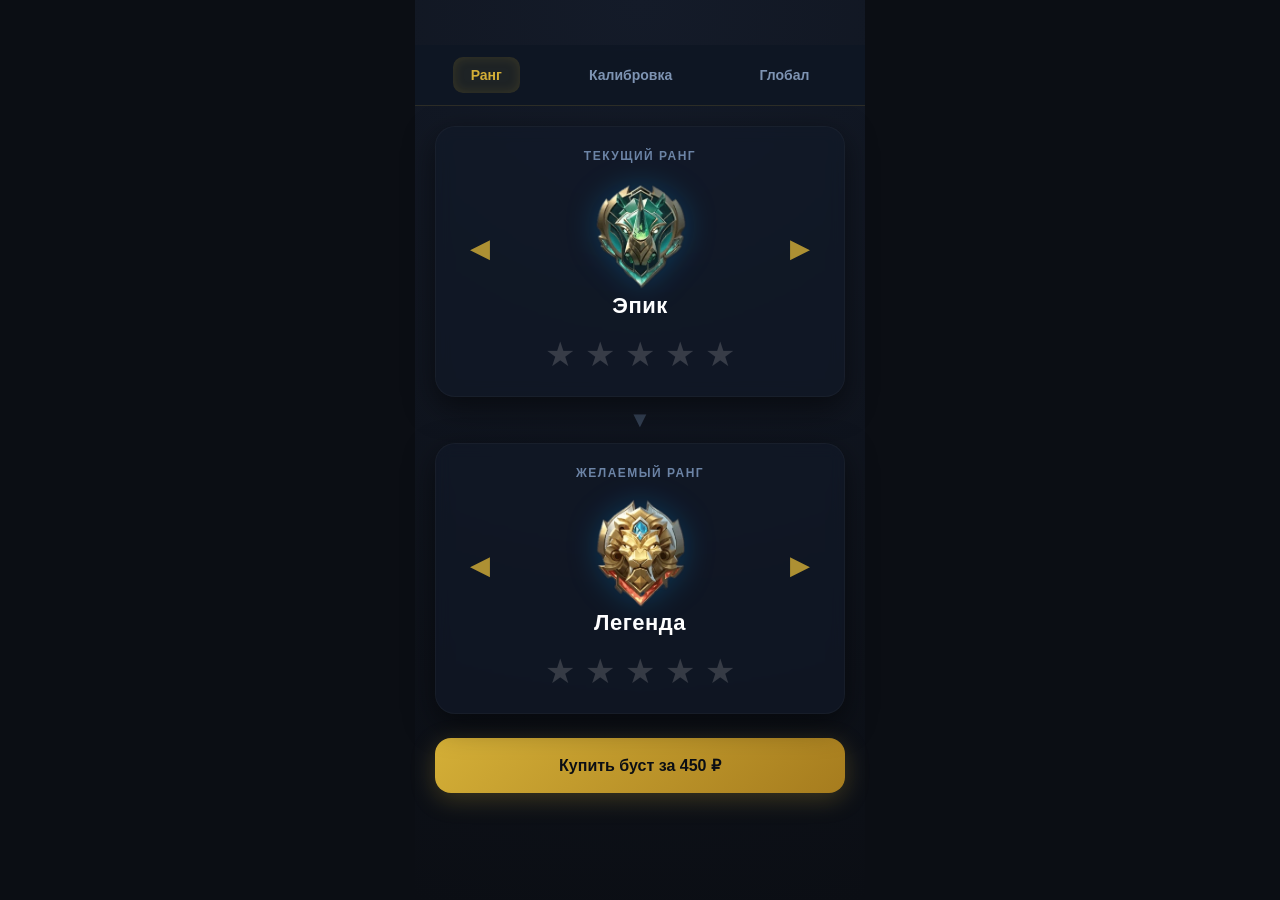
==== commit 0c6eff4e: "Add files via upload" ====
--- a/index.html
+++ b/index.html
@@ -1008,7 +1008,7 @@
             document.getElementById('modal-overlay').classList.remove('active');
         }
 
-        let statusPollingInterval = null;
+        
         let currentActiveOrder = null;
 
         function closeReceiptModal() {
